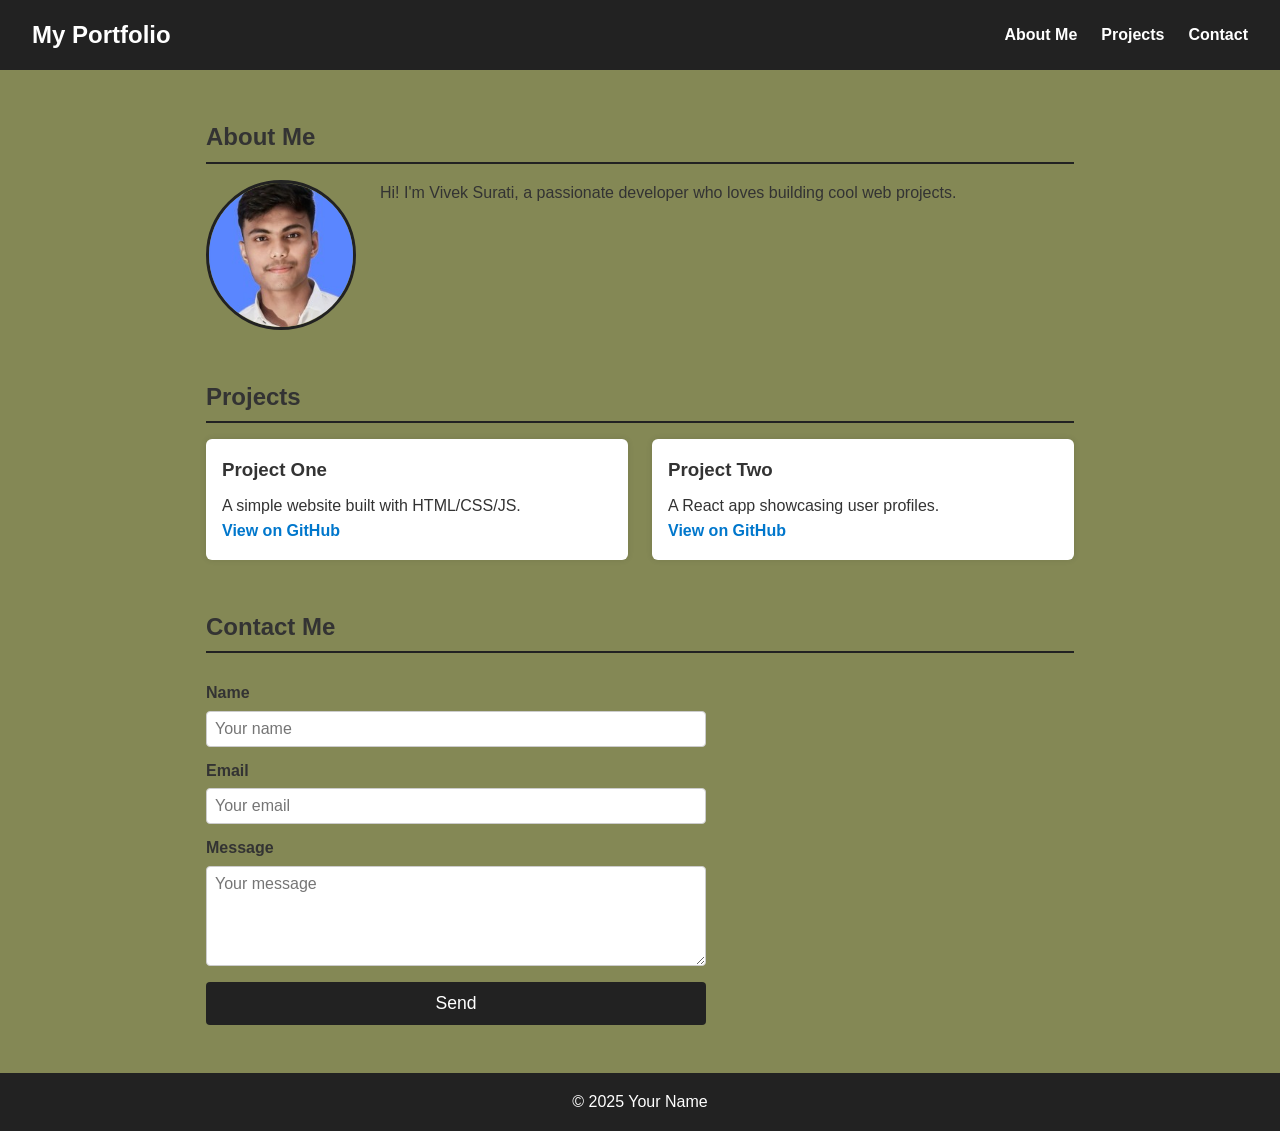
==== INDEX.HTML @ 6407ad45 "Add files via upload" ====
<!DOCTYPE html>
<html lang="en">

<head>
    <meta charset="UTF-8" />
    <meta name="viewport" content="width=device-width, initial-scale=1" />
    <title>My Portfolio</title>
    <link rel="stylesheet" href="style.css" />
</head>

<body>
    <header>
        <nav>
            <h1>My Portfolio</h1>
            <ul>
                <li><a href="#about">About Me</a></li>
                <li><a href="#projects">Projects</a></li>
                <li><a href="#contact">Contact</a></li>
            </ul>
        </nav>
    </header>

    <section id="about" class="section">
        <h2>About Me</h2>
        <img src="imageport.jpg" alt="Profile Photo" class="profile-pic" />
        <p>Hi! I'm Vivek Surati, a passionate developer who loves building cool web projects.</p>
    </section>

    <section id="projects" class="section">
        <h2>Projects</h2>
        <div class="projects-container">
            <div class="project-card">
                <h3>Project One</h3>
                <p>A simple website built with HTML/CSS/JS.</p>
                <a href="https://github.com/yourusername/project1" target="_blank">View on GitHub</a>
            </div>
            <div class="project-card">
                <h3>Project Two</h3>
                <p>A React app showcasing user profiles.</p>
                <a href="https://github.com/yourusername/project2" target="_blank">View on GitHub</a>
            </div>
        </div>
    </section>

    <section id="contact" class="section">
        <h2>Contact Me</h2>
        <form id="contactForm">
            <label for="name">Name</label>
            <input type="text" id="name" placeholder="Your name" required />

            <label for="email">Email</label>
            <input type="email" id="email" placeholder="Your email" required />

            <label for="message">Message</label>
            <textarea id="message" placeholder="Your message" required></textarea>

            <button type="submit">Send</button>
        </form>
        <p id="formMessage"></p>
    </section>

    <footer>
        <p>© 2025 Your Name</p>
    </footer>

    <script src="script.js"></script>
</body>

</html>
---- style.css ----
* {
    box-sizing: border-box;
    font-family: 'Segoe UI', Tahoma, Geneva, Verdana, sans-serif;
    margin: 0;
    padding: 0;
}

body {
    background-color: #848855;
    color: #333;
    line-height: 1.6;
}

header {
    background-color: #222;
    color: white;
    padding: 1rem 2rem;
    position: sticky;
    top: 0;
    z-index: 100;
}

nav {
    display: flex;
    justify-content: space-between;
    align-items: center;
}

nav ul {
    list-style: none;
    display: flex;
    gap: 1.5rem;
}

nav a {
    color: white;
    text-decoration: none;
    font-weight: 600;
}

nav a:hover {
    text-decoration: underline;
}

.section {
    max-width: 900px;
    margin: 3rem auto;
    padding: 0 1rem;
}

h2 {
    margin-bottom: 1rem;
    border-bottom: 2px solid #222;
    padding-bottom: 0.3rem;
}

.profile-pic {
    float: left;
    margin-right: 1.5rem;
    border-radius: 50%;
    width: 150px;
    height: 150px;
    object-fit: cover;
    border: 3px solid #222;
}

.projects-container {
    display: flex;
    flex-wrap: wrap;
    gap: 1.5rem;
}

.project-card {
    background-color: white;
    padding: 1rem;
    border-radius: 6px;
    box-shadow: 0 0 6px rgba(0, 0, 0, 0.1);
    flex: 1 1 300px;
}

.project-card h3 {
    margin-bottom: 0.5rem;
}

.project-card a {
    color: #0077cc;
    text-decoration: none;
    font-weight: 600;
}

.project-card a:hover {
    text-decoration: underline;
}

form {
    display: flex;
    flex-direction: column;
    max-width: 500px;
}

label {
    margin: 0.7rem 0 0.3rem 0;
    font-weight: 600;
}

input,
textarea {
    padding: 0.5rem;
    font-size: 1rem;
    border: 1.5px solid #ccc;
    border-radius: 4px;
    resize: vertical;
}

textarea {
    min-height: 100px;
}

button {
    margin-top: 1rem;
    padding: 0.7rem;
    background-color: #222;
    color: white;
    border: none;
    border-radius: 4px;
    font-size: 1.1rem;
    cursor: pointer;
    transition: background-color 0.3s ease;
}

button:hover {
    background-color: #772e2e;
}

#formMessage {
    margin-top: 1rem;
    font-weight: 600;
    color: green;
}

footer {
    text-align: center;
    padding: 1rem;
    background-color: #222;
    color: white;
    margin-top: 3rem;
}

.section::after {
    content: "";
    display: block;
    clear: both;
}
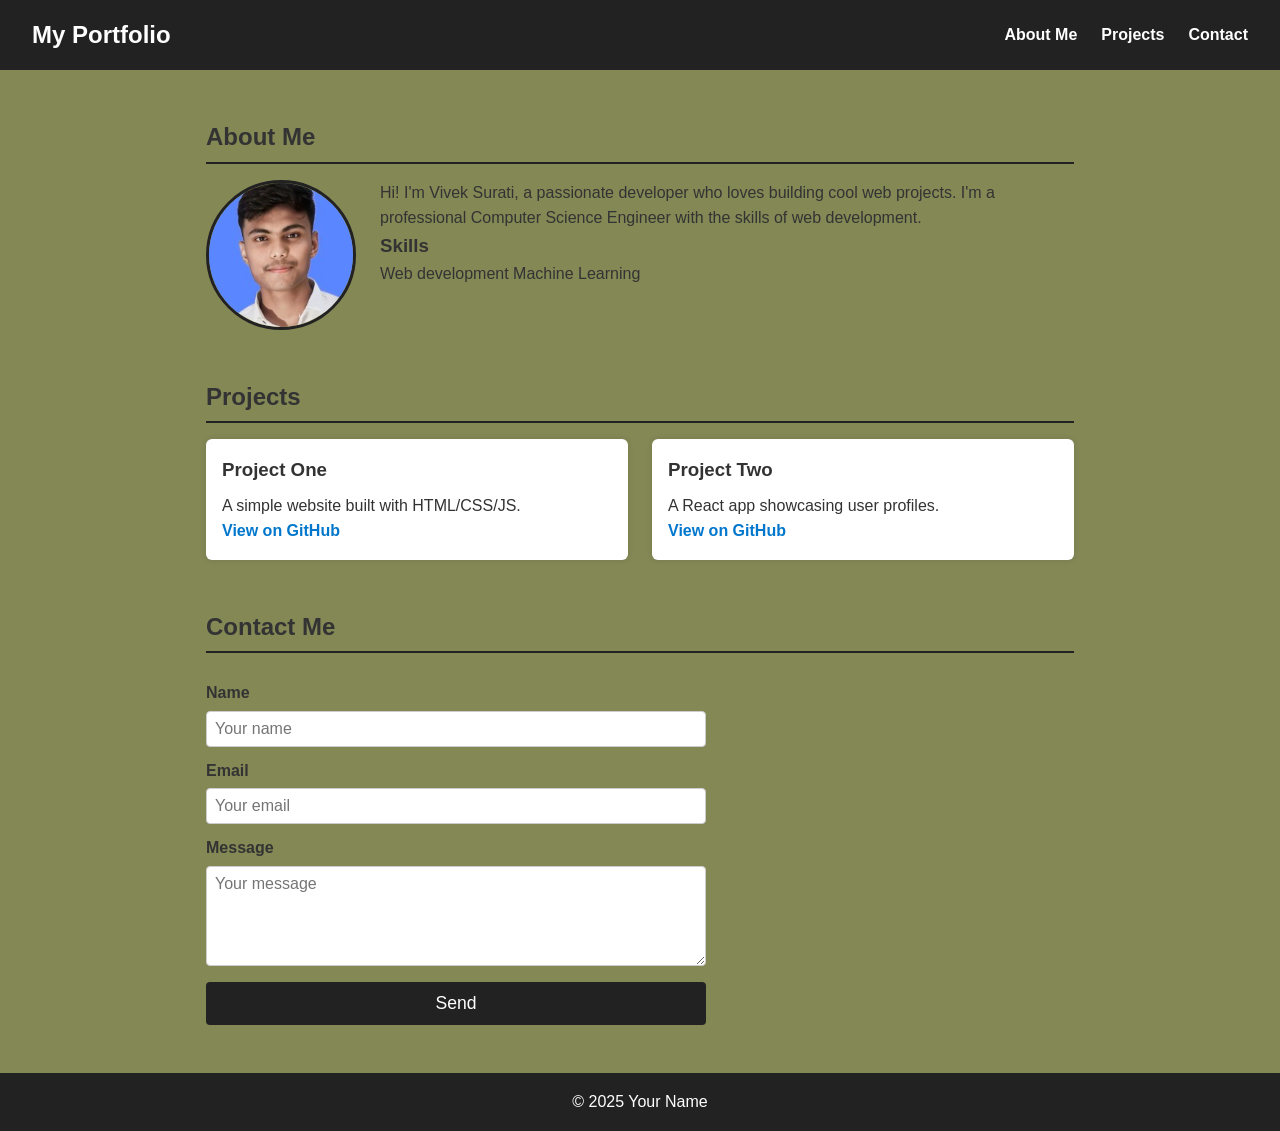
==== commit 79181d57: "Add files via upload" ====
--- a/INDEX.HTML
+++ b/INDEX.HTML
@@ -23,7 +23,12 @@
     <section id="about" class="section">
         <h2>About Me</h2>
         <img src="imageport.jpg" alt="Profile Photo" class="profile-pic" />
-        <p>Hi! I'm Vivek Surati, a passionate developer who loves building cool web projects.</p>
+        <p>Hi! I'm Vivek Surati, a passionate developer who loves building cool web projects.
+            I'm a professional Computer Science Engineer with the skills of web development.
+        </p>
+        <h3>Skills</h3>
+        Web development
+        Machine Learning
     </section>
 
     <section id="projects" class="section">
